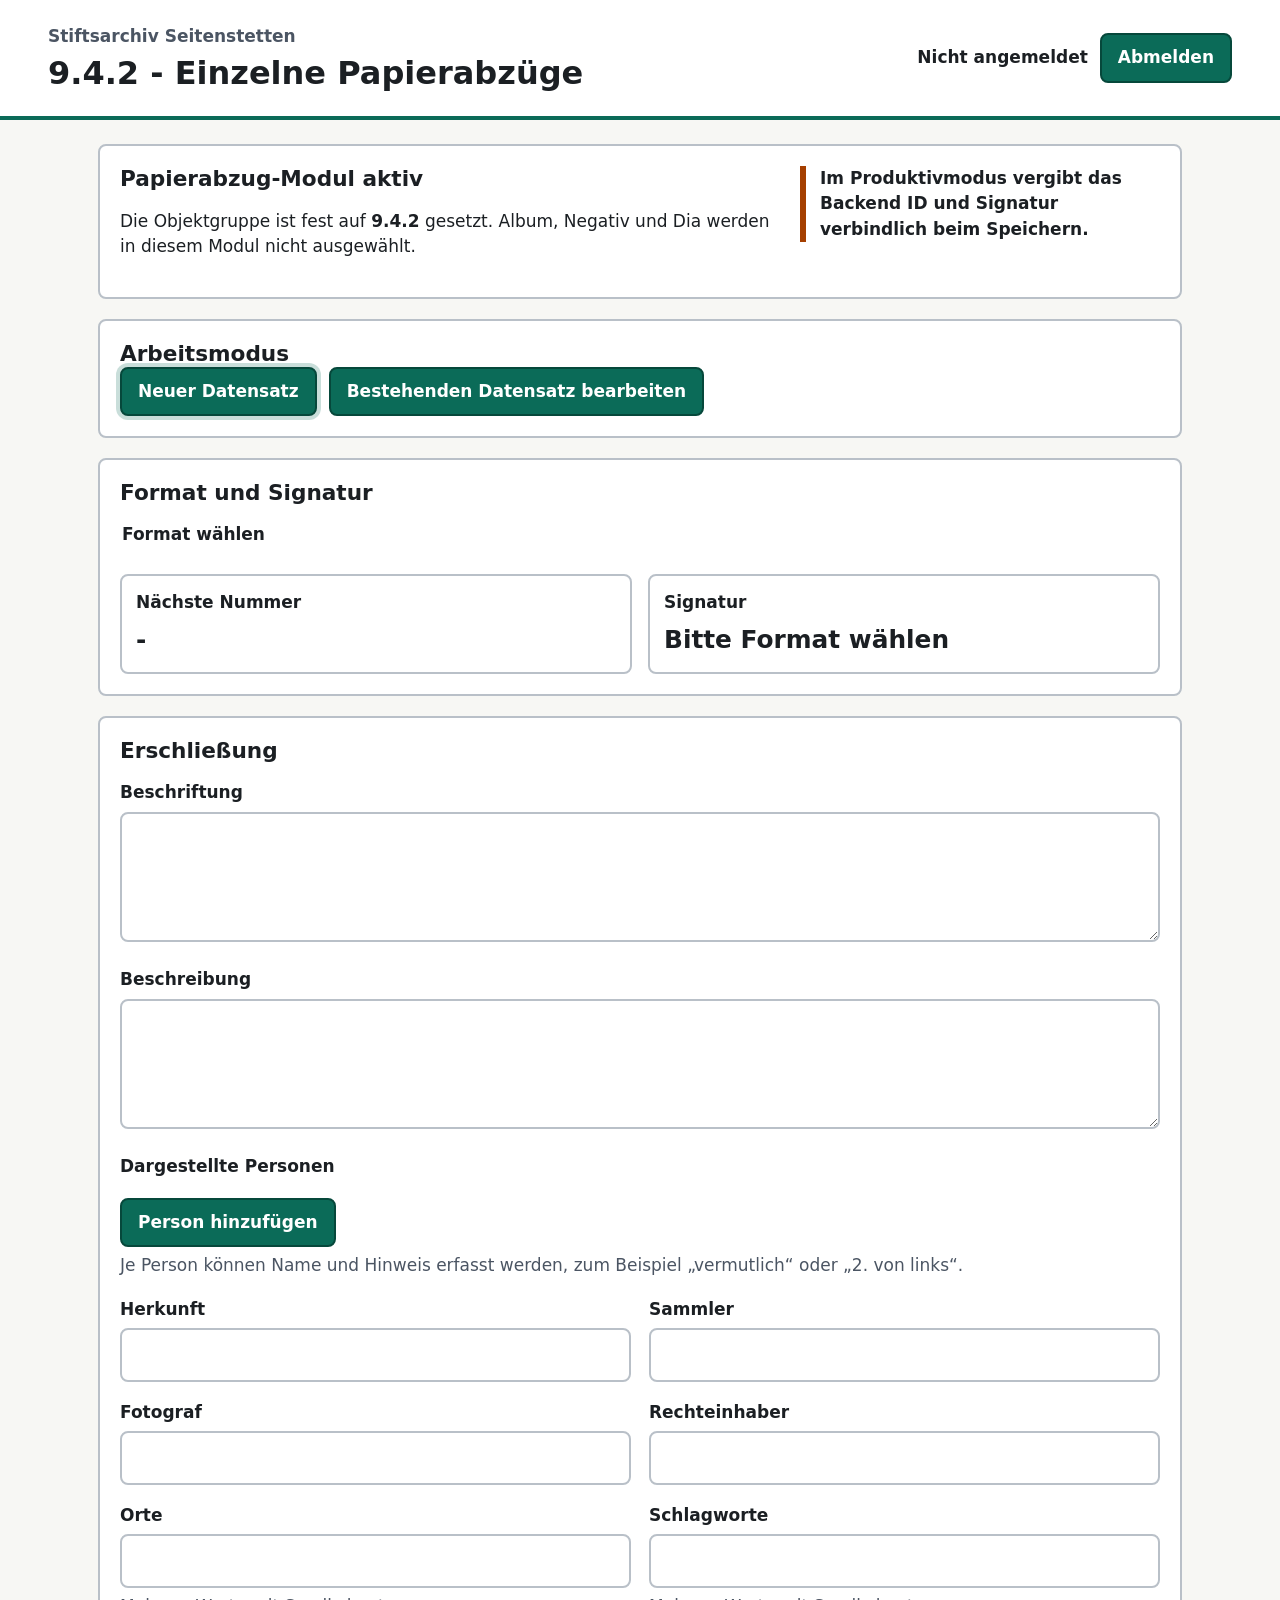
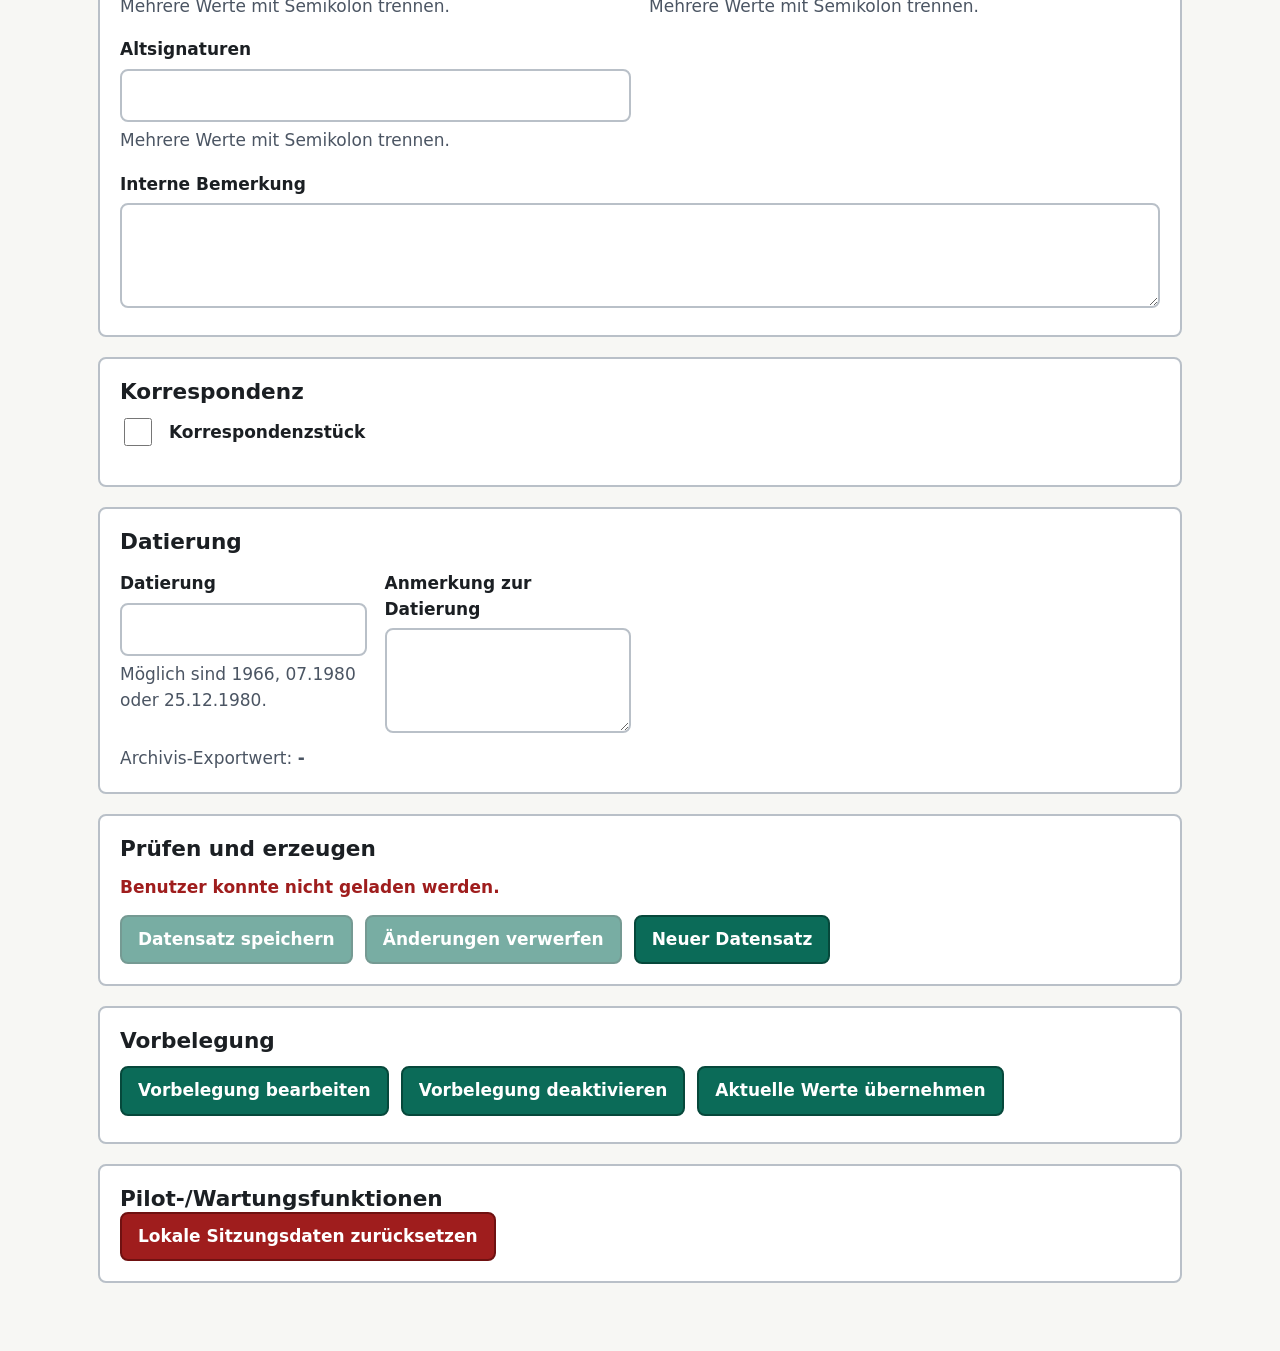
==== app/index.html @ 2db9c0fd "Repariere erneutes Speichern im Foto-Piloten" ====
<!doctype html>
<html lang="de">
  <head>
    <meta charset="utf-8">
    <meta name="viewport" content="width=device-width, initial-scale=1">
    <title>Fotoerschließung 9.4.2</title>
    <link rel="stylesheet" href="style.css">
  </head>
  <body>
    <header class="app-header">
      <div>
        <p class="eyebrow">Stiftsarchiv Seitenstetten</p>
        <h1>9.4.2 - Einzelne Papierabzüge</h1>
      </div>
      <div class="auth-user" aria-live="polite">
        <span id="current-user">Nicht angemeldet</span>
        <button type="button" id="logout">Abmelden</button>
      </div>
      <div class="profile-switch" aria-label="UI-Profil" hidden>
        <button type="button" class="profile-button active" data-profile="standard">Standard</button>
        <button type="button" class="profile-button" data-profile="barrierearm">Barrierearm</button>
        <button type="button" class="profile-button" data-profile="redaktion">Redaktion</button>
      </div>
    </header>

    <main>
      <section class="status-band" aria-labelledby="module-heading">
        <div>
          <h2 id="module-heading">Papierabzug-Modul aktiv</h2>
          <p>Die Objektgruppe ist fest auf <strong>9.4.2</strong> gesetzt. Album, Negativ und Dia werden in diesem Modul nicht ausgewählt.</p>
        </div>
        <div class="warning-note">
          Im Produktivmodus vergibt das Backend ID und Signatur verbindlich beim Speichern.
        </div>
      </section>

      <form id="record-form" novalidate>
        <section class="form-section" aria-labelledby="mode-heading">
          <h2 id="mode-heading">Arbeitsmodus</h2>
          <div class="button-row mode-row">
            <button type="button" id="mode-new" class="active">Neuer Datensatz</button>
            <button type="button" id="mode-edit">Bestehenden Datensatz bearbeiten</button>
          </div>
          <div id="record-browser" class="record-browser" hidden>
            <div class="field">
              <label for="record-search">Suche nach Signatur oder technischer ID</label>
              <input id="record-search" type="search">
            </div>
            <div id="record-list" class="record-list" aria-live="polite"></div>
          </div>
        </section>

        <section class="form-section" aria-labelledby="signature-heading">
          <h2 id="signature-heading">Format und Signatur</h2>
          <nav id="record-nav-top" class="record-navigation" aria-label="Datensatznavigation oben" hidden>
            <button type="button" class="record-nav-button" data-direction="previous" disabled>← Vorheriger Datensatz</button>
            <button type="button" class="record-nav-button" data-direction="next" disabled>Nächster Datensatz →</button>
          </nav>
          <fieldset>
            <legend>Format wählen</legend>
            <div id="format-options" class="format-grid" role="radiogroup" aria-label="Format"></div>
          </fieldset>
          <div class="signature-output" aria-live="polite">
            <div>
              <span class="label">Nächste Nummer</span>
              <strong id="number-output">-</strong>
            </div>
            <div>
              <span class="label">Signatur</span>
              <strong id="signature-output">Bitte Format wählen</strong>
            </div>
          </div>
        </section>

        <section class="form-section" aria-labelledby="metadata-heading">
          <h2 id="metadata-heading">Erschließung</h2>
          <div class="field-grid">
            <div class="field wide" data-field-wrapper="beschriftung">
              <label for="beschriftung">Beschriftung</label>
              <textarea id="beschriftung" name="beschriftung" rows="4"></textarea>
            </div>
            <div class="field" data-field-wrapper="titel" hidden>
              <label for="titel">Titel</label>
              <input id="titel" name="titel" type="text">
            </div>
            <div class="field wide" data-field-wrapper="beschreibung">
              <label for="beschreibung">Beschreibung</label>
              <textarea id="beschreibung" name="beschreibung" rows="4"></textarea>
            </div>
            <div class="field wide" data-field-wrapper="dargestellte_personen">
              <label for="personen">Dargestellte Personen</label>
              <div id="personen-list" class="person-list"></div>
              <button type="button" id="add-person">Person hinzufügen</button>
              <p id="personen-help" class="help-text">Je Person können Name und Hinweis erfasst werden, zum Beispiel „vermutlich“ oder „2. von links“.</p>
            </div>
            <div class="field">
              <label for="herkunft">Herkunft</label>
              <input id="herkunft" name="herkunft" type="text">
            </div>
            <div class="field">
              <label for="sammler">Sammler</label>
              <input id="sammler" name="sammler" type="text">
            </div>
            <div class="field">
              <label for="fotograf">Fotograf</label>
              <input id="fotograf" name="fotograf" type="text">
            </div>
            <div class="field">
              <label for="rechteinhaber">Rechteinhaber</label>
              <input id="rechteinhaber" name="rechteinhaber" type="text">
            </div>
            <div class="field">
              <label for="orte">Orte</label>
              <input id="orte" name="orte" type="text" aria-describedby="orte-help">
              <p id="orte-help" class="help-text">Mehrere Werte mit Semikolon trennen.</p>
            </div>
            <div class="field">
              <label for="schlagworte">Schlagworte</label>
              <input id="schlagworte" name="schlagworte" type="text" aria-describedby="schlagworte-help">
              <p id="schlagworte-help" class="help-text">Mehrere Werte mit Semikolon trennen.</p>
            </div>
            <div class="field">
              <label for="altsignaturen">Altsignaturen</label>
              <input id="altsignaturen" name="altsignaturen" type="text" aria-describedby="altsignaturen-help">
              <p id="altsignaturen-help" class="help-text">Mehrere Werte mit Semikolon trennen.</p>
            </div>
            <div class="field wide">
              <label for="interne-bemerkung">Interne Bemerkung</label>
              <textarea id="interne-bemerkung" name="interne-bemerkung" rows="3"></textarea>
            </div>
          </div>
        </section>

        <section class="form-section" aria-labelledby="correspondence-heading">
          <h2 id="correspondence-heading">Korrespondenz</h2>
          <label class="checkbox-field" for="korrespondenzstueck">
            <input id="korrespondenzstueck" name="korrespondenzstueck" type="checkbox">
            <span>Korrespondenzstück</span>
          </label>
        </section>

        <section class="form-section" aria-labelledby="date-heading">
          <h2 id="date-heading">Datierung</h2>
          <div class="date-grid">
            <div class="field" data-field-wrapper="datierung">
              <label for="datierung-einfach">Datierung</label>
              <input id="datierung-einfach" name="datierung-einfach" type="text" inputmode="numeric" aria-describedby="datierung-help">
              <p id="datierung-help" class="help-text">Möglich sind 1966, 07.1980 oder 25.12.1980.</p>
            </div>
            <div class="field" data-field-wrapper="datierung">
              <label for="datierung-anmerkung">Anmerkung zur Datierung</label>
              <textarea id="datierung-anmerkung" name="datierung-anmerkung" rows="3"></textarea>
            </div>
            <div class="field technical-date-field" data-field-wrapper="datierung" hidden>
              <label for="original-datum">Originaldatum aus Altdaten</label>
              <input id="original-datum" name="original-datum" type="text">
            </div>
          </div>
          <p class="help-text">Archivis-Exportwert: <strong id="archivis-date">-</strong></p>
        </section>

        <section class="form-section" aria-labelledby="actions-heading">
          <h2 id="actions-heading">Prüfen und erzeugen</h2>
          <div id="errors" class="errors" aria-live="assertive"></div>
          <nav id="record-nav-bottom" class="record-navigation" aria-label="Datensatznavigation unten" hidden>
            <button type="button" class="record-nav-button" data-direction="previous" disabled>← Vorheriger Datensatz</button>
            <button type="button" class="record-nav-button" data-direction="next" disabled>Nächster Datensatz →</button>
          </nav>
          <div class="button-row">
            <button type="button" id="finalize" disabled>Datensatz speichern</button>
            <button type="button" id="discard-changes" disabled>Änderungen verwerfen</button>
            <button type="button" id="new-record">Neuer Datensatz</button>
          </div>
        </section>

        <section class="form-section technical-panel" aria-labelledby="technical-heading" hidden>
          <h2 id="technical-heading">Technische Vorschau</h2>
          <div class="button-row">
            <button type="button" id="generate">Vorschau erzeugen</button>
            <button type="button" id="download" disabled>Markdown herunterladen</button>
          </div>
          <div class="preview-grid">
            <div class="field">
              <label for="preview">YAML/Markdown-Vorschau</label>
              <textarea id="preview" rows="20" readonly></textarea>
            </div>
          </div>
        </section>

        <section class="form-section" aria-labelledby="preset-heading">
          <div class="section-title-row">
            <h2 id="preset-heading">Vorbelegung</h2>
            <div class="button-row">
              <button type="button" id="edit-preset">Vorbelegung bearbeiten</button>
              <button type="button" id="disable-preset">Vorbelegung deaktivieren</button>
              <button type="button" id="adopt-preset">Aktuelle Werte übernehmen</button>
            </div>
          </div>
          <p id="preset-status" class="help-text" aria-live="polite"></p>
          <div id="preset-editor" class="preset-editor" hidden>
            <p class="help-text">Wähle aus, welche aktuellen fachlichen Felder künftig automatisch vorbelegt werden.</p>
            <div id="preset-field-list" class="preset-field-list"></div>
            <button type="button" id="save-preset">Vorbelegung speichern</button>
          </div>
        </section>

        <section class="form-section maintenance-panel" aria-labelledby="maintenance-heading">
          <h2 id="maintenance-heading">Pilot-/Wartungsfunktionen</h2>
          <button type="button" id="reset-session" class="danger-button">Lokale Sitzungsdaten zurücksetzen</button>
        </section>
      </form>
    </main>

    <script src="app.js"></script>
  </body>
</html>
---- app/style.css ----
:root {
  color-scheme: light;
  --bg: #f7f7f4;
  --text: #1b1f23;
  --muted: #4b5563;
  --line: #b9c0c8;
  --panel: #ffffff;
  --accent: #0b6b58;
  --accent-strong: #06483b;
  --focus: #a53f00;
  --error: #9f1d1d;
  --button-text: #ffffff;
  font-family: system-ui, -apple-system, BlinkMacSystemFont, "Segoe UI", sans-serif;
}

* {
  box-sizing: border-box;
}

body {
  margin: 0;
  background: var(--bg);
  color: var(--text);
  font-size: 17px;
  line-height: 1.5;
}

body.barrierearm {
  --bg: #ffffff;
  --text: #000000;
  --muted: #111111;
  --line: #000000;
  --panel: #ffffff;
  --accent: #003f91;
  --accent-strong: #002b63;
  --focus: #d14900;
  font-size: 26px;
  line-height: 1.75;
}

.app-header {
  display: flex;
  justify-content: space-between;
  gap: 24px;
  align-items: center;
  padding: 24px clamp(16px, 4vw, 48px);
  border-bottom: 4px solid var(--accent);
  background: var(--panel);
}

.auth-user {
  display: flex;
  gap: 12px;
  align-items: center;
  margin-left: auto;
  font-weight: 800;
}

.auth-user button,
.auth-user .button-like {
  min-height: 44px;
  padding: 10px 16px;
}

.mode-row .active {
  box-shadow: 0 0 0 4px rgba(11, 107, 88, 0.22);
}

.record-browser {
  margin-top: 18px;
}

.record-list {
  display: grid;
  gap: 10px;
  margin-top: 14px;
}

.record-list-item {
  display: flex;
  gap: 12px;
  align-items: center;
  justify-content: space-between;
  border: 2px solid var(--line);
  border-radius: 8px;
  padding: 10px;
  background: #ffffff;
}

.record-list button,
.button-like {
  justify-content: flex-start;
  text-align: left;
  background: #ffffff;
  color: var(--text);
  border-color: var(--line);
}

.button-like {
  display: inline-flex;
  align-items: center;
  min-height: 48px;
  border: 2px solid var(--accent-strong);
  border-radius: 8px;
  padding: 10px 16px;
  font-weight: 700;
  text-decoration: none;
}

.eyebrow {
  margin: 0 0 4px;
  color: var(--muted);
  font-weight: 700;
}

h1,
h2 {
  margin: 0;
  line-height: 1.2;
}

h1 {
  font-size: 2rem;
}

h2 {
  font-size: 1.35rem;
}

main {
  max-width: 1180px;
  margin: 0 auto;
  padding: 24px clamp(16px, 4vw, 48px) 48px;
}

.status-band,
.form-section {
  background: var(--panel);
  border: 2px solid var(--line);
  border-radius: 8px;
  padding: 20px;
  margin-bottom: 20px;
}

.status-band {
  display: grid;
  grid-template-columns: minmax(0, 1fr) minmax(220px, 360px);
  gap: 20px;
  align-items: start;
}

.warning-note {
  border-left: 6px solid var(--focus);
  padding-left: 14px;
  font-weight: 700;
}

.section-title-row,
.profile-switch,
.button-row,
.record-navigation {
  display: flex;
  gap: 12px;
  flex-wrap: wrap;
  align-items: center;
}

.record-navigation {
  margin: 16px 0;
}

.visually-hidden {
  position: absolute;
  width: 1px;
  height: 1px;
  padding: 0;
  margin: -1px;
  overflow: hidden;
  clip: rect(0, 0, 0, 0);
  white-space: nowrap;
  border: 0;
}

.section-title-row {
  justify-content: space-between;
}

button {
  min-height: 48px;
  border: 2px solid var(--accent-strong);
  border-radius: 8px;
  background: var(--accent);
  color: var(--button-text);
  padding: 10px 16px;
  font: inherit;
  font-weight: 700;
  cursor: pointer;
}

button:hover {
  background: var(--accent-strong);
}

button:disabled {
  cursor: not-allowed;
  opacity: 0.55;
}

.danger-button {
  background: #9f1d1d;
  border-color: #6f1111;
}

.danger-button:hover {
  background: #6f1111;
}

button:focus-visible,
input:focus-visible,
textarea:focus-visible {
  outline: 5px solid var(--focus);
  outline-offset: 3px;
}

.profile-button {
  background: #ffffff;
  color: var(--accent-strong);
}

.profile-button.active {
  background: var(--accent);
  color: var(--button-text);
}

fieldset {
  border: 0;
  padding: 0;
  margin: 16px 0 0;
}

legend,
label,
.label {
  display: block;
  color: var(--text);
  font-weight: 800;
  margin-bottom: 6px;
}

.format-grid {
  display: grid;
  grid-template-columns: repeat(auto-fit, minmax(86px, 1fr));
  gap: 12px;
}

.format-option {
  margin: 0;
}

.format-option input {
  position: absolute;
  opacity: 0;
  width: 1px;
  height: 1px;
}

.format-option span {
  display: grid;
  place-items: center;
  min-height: 88px;
  border: 2px solid var(--accent-strong);
  border-radius: 8px;
  padding: 12px;
  font-size: 2.25rem;
  font-weight: 900;
  background: #ffffff;
  color: var(--accent-strong);
  cursor: pointer;
}

.format-option input:checked + span {
  background: var(--accent);
  color: var(--button-text);
  box-shadow: inset 0 0 0 4px #ffffff;
}

.format-option input:focus-visible + span {
  outline: 5px solid var(--focus);
  outline-offset: 3px;
}

.signature-output {
  display: grid;
  grid-template-columns: repeat(2, minmax(0, 1fr));
  gap: 16px;
  margin-top: 20px;
}

.signature-output > div {
  border: 2px solid var(--line);
  border-radius: 8px;
  padding: 14px;
}

.signature-output strong {
  display: block;
  font-size: 1.55rem;
}

.field-grid {
  display: grid;
  grid-template-columns: repeat(2, minmax(0, 1fr));
  gap: 18px;
  margin-top: 16px;
}

.date-grid {
  display: grid;
  grid-template-columns: repeat(4, minmax(0, 1fr));
  gap: 18px;
  margin-top: 16px;
}

.field.wide {
  grid-column: 1 / -1;
}

[hidden] {
  display: none !important;
}

input,
textarea {
  width: 100%;
  border: 2px solid var(--line);
  border-radius: 8px;
  padding: 12px;
  color: var(--text);
  background: #ffffff;
  font: inherit;
}

input[type="checkbox"] {
  width: 28px;
  height: 28px;
  padding: 0;
  accent-color: var(--accent);
  flex: 0 0 auto;
}

textarea {
  resize: vertical;
}

.help-text {
  margin: 6px 0 0;
  color: var(--muted);
}

.preset-editor {
  margin-top: 16px;
}

.person-list {
  display: grid;
  gap: 14px;
  margin-bottom: 12px;
}

.person-row {
  display: grid;
  grid-template-columns: minmax(0, 1fr) minmax(0, 1fr) auto;
  gap: 12px;
  align-items: end;
  padding: 14px;
  border: 2px solid var(--line);
  border-radius: 8px;
}

.person-row label {
  margin-bottom: 0;
}

.person-row input {
  margin-top: 6px;
}

.checkbox-field {
  display: flex;
  gap: 14px;
  align-items: center;
  width: fit-content;
  min-height: 52px;
  padding: 10px 0;
  font-weight: 800;
}

.checkbox-field span {
  line-height: 1.35;
}

.preset-field-list {
  display: grid;
  grid-template-columns: repeat(2, minmax(0, 1fr));
  gap: 10px 18px;
  margin: 16px 0;
}

.preset-choice {
  display: flex;
  gap: 12px;
  align-items: center;
  min-height: 44px;
  margin: 0;
  font-weight: 700;
}

.preset-choice input {
  width: 24px;
  height: 24px;
}

.errors {
  margin: 14px 0;
  color: var(--error);
  font-weight: 800;
}

.errors ul {
  margin: 0;
  padding-left: 24px;
}

.preview-grid {
  margin-top: 18px;
}

#preview {
  font-family: ui-monospace, SFMono-Regular, Menlo, Consolas, monospace;
  font-size: 0.95rem;
}

body.barrierearm button {
  min-height: 72px;
  border-width: 3px;
  font-size: 1.08em;
}

body.barrierearm input,
body.barrierearm textarea,
body.barrierearm .status-band,
body.barrierearm .form-section,
body.barrierearm .signature-output > div {
  border-width: 3px;
}

body.barrierearm input,
body.barrierearm textarea {
  padding: 18px;
  font-size: 1.08em;
  line-height: 1.65;
}

body.barrierearm input[type="checkbox"] {
  width: 40px;
  height: 40px;
  padding: 0;
}

body.barrierearm label,
body.barrierearm legend,
body.barrierearm .label {
  font-size: 1.12em;
  line-height: 1.45;
  margin-bottom: 10px;
}

body.barrierearm .help-text {
  font-size: 1em;
  line-height: 1.6;
}

body.barrierearm .field-grid,
body.barrierearm .date-grid,
body.barrierearm .person-list {
  gap: 28px;
}

body.barrierearm .checkbox-field {
  min-height: 76px;
  gap: 18px;
  font-size: 1.12em;
}

body.barrierearm .person-row {
  grid-template-columns: 1fr;
  gap: 20px;
  padding: 20px;
}

body.barrierearm .format-option span {
  min-height: 120px;
  font-size: 3rem;
  border-width: 3px;
}

@media (max-width: 820px) {
  .app-header,
  .status-band {
    grid-template-columns: 1fr;
    display: grid;
  }

  .field-grid,
  .date-grid,
  .signature-output,
  .person-row {
    grid-template-columns: 1fr;
  }

  .preset-field-list {
    grid-template-columns: 1fr;
  }
}
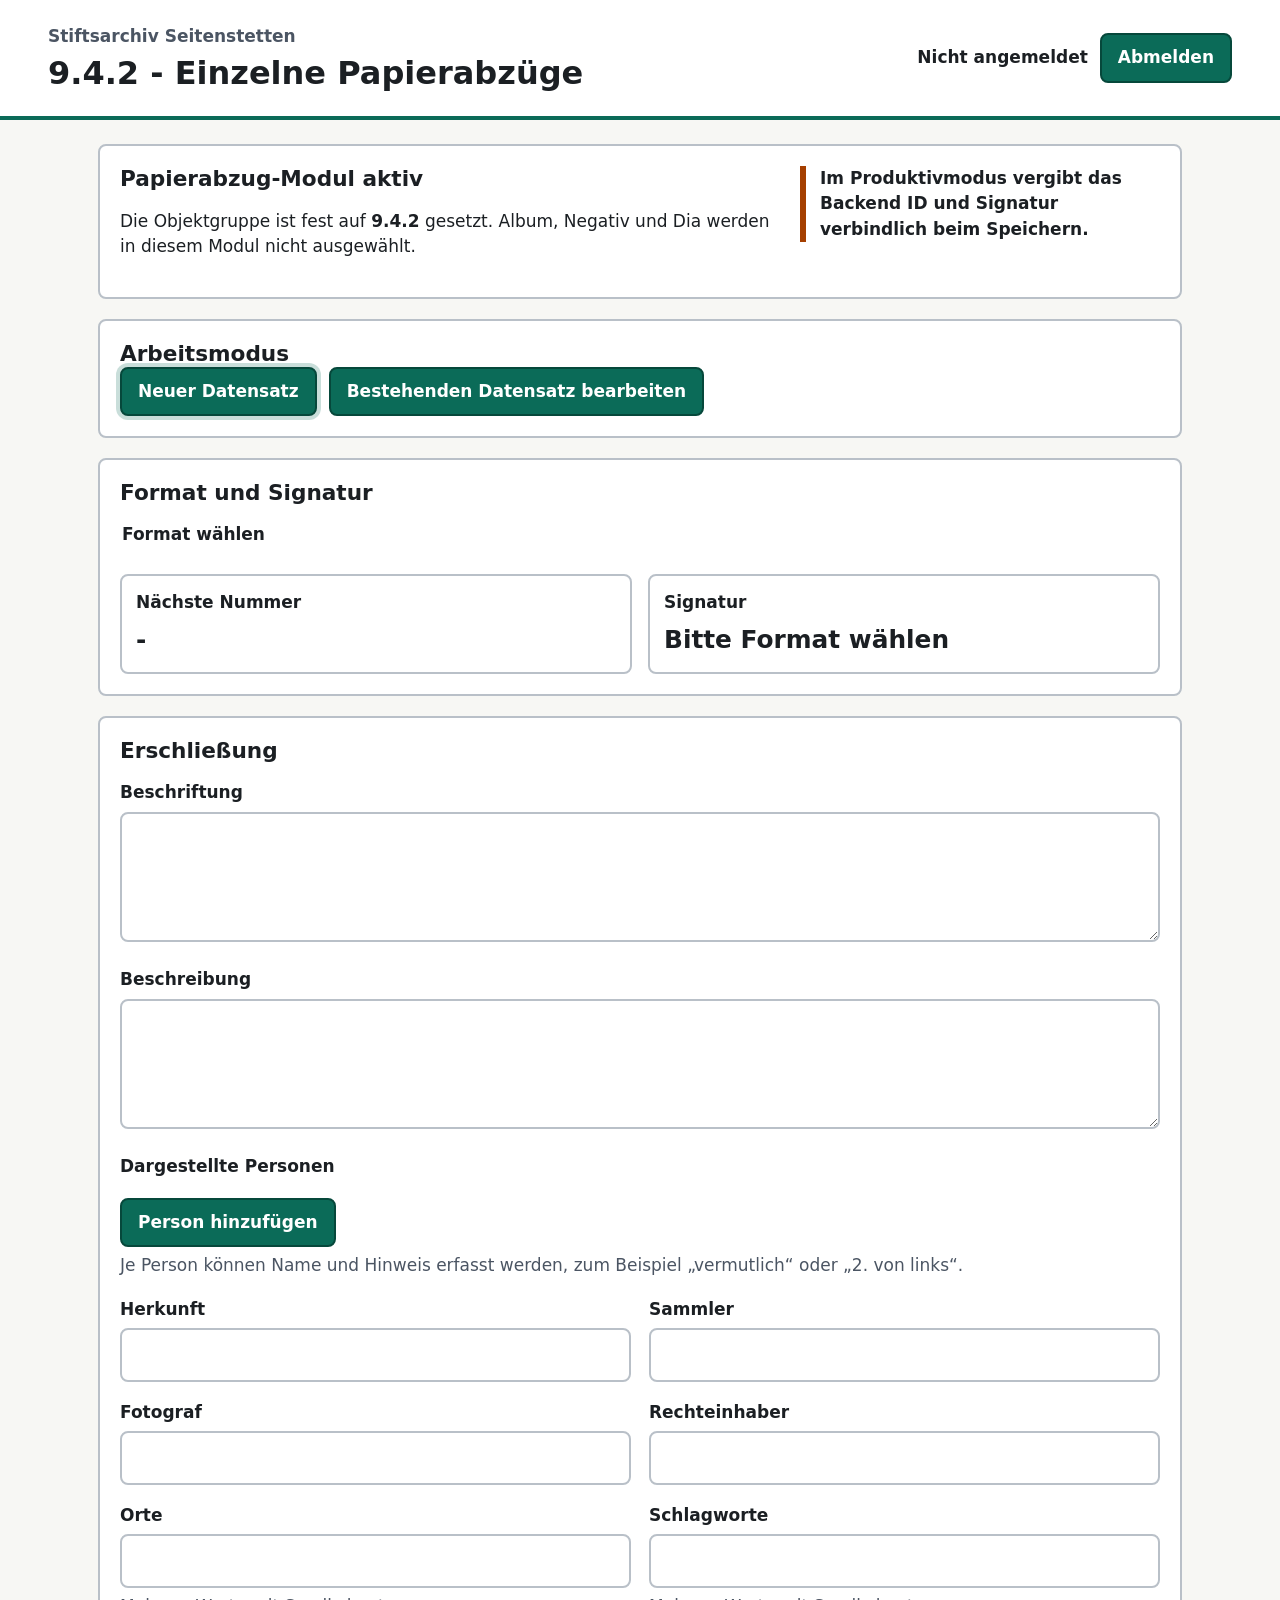
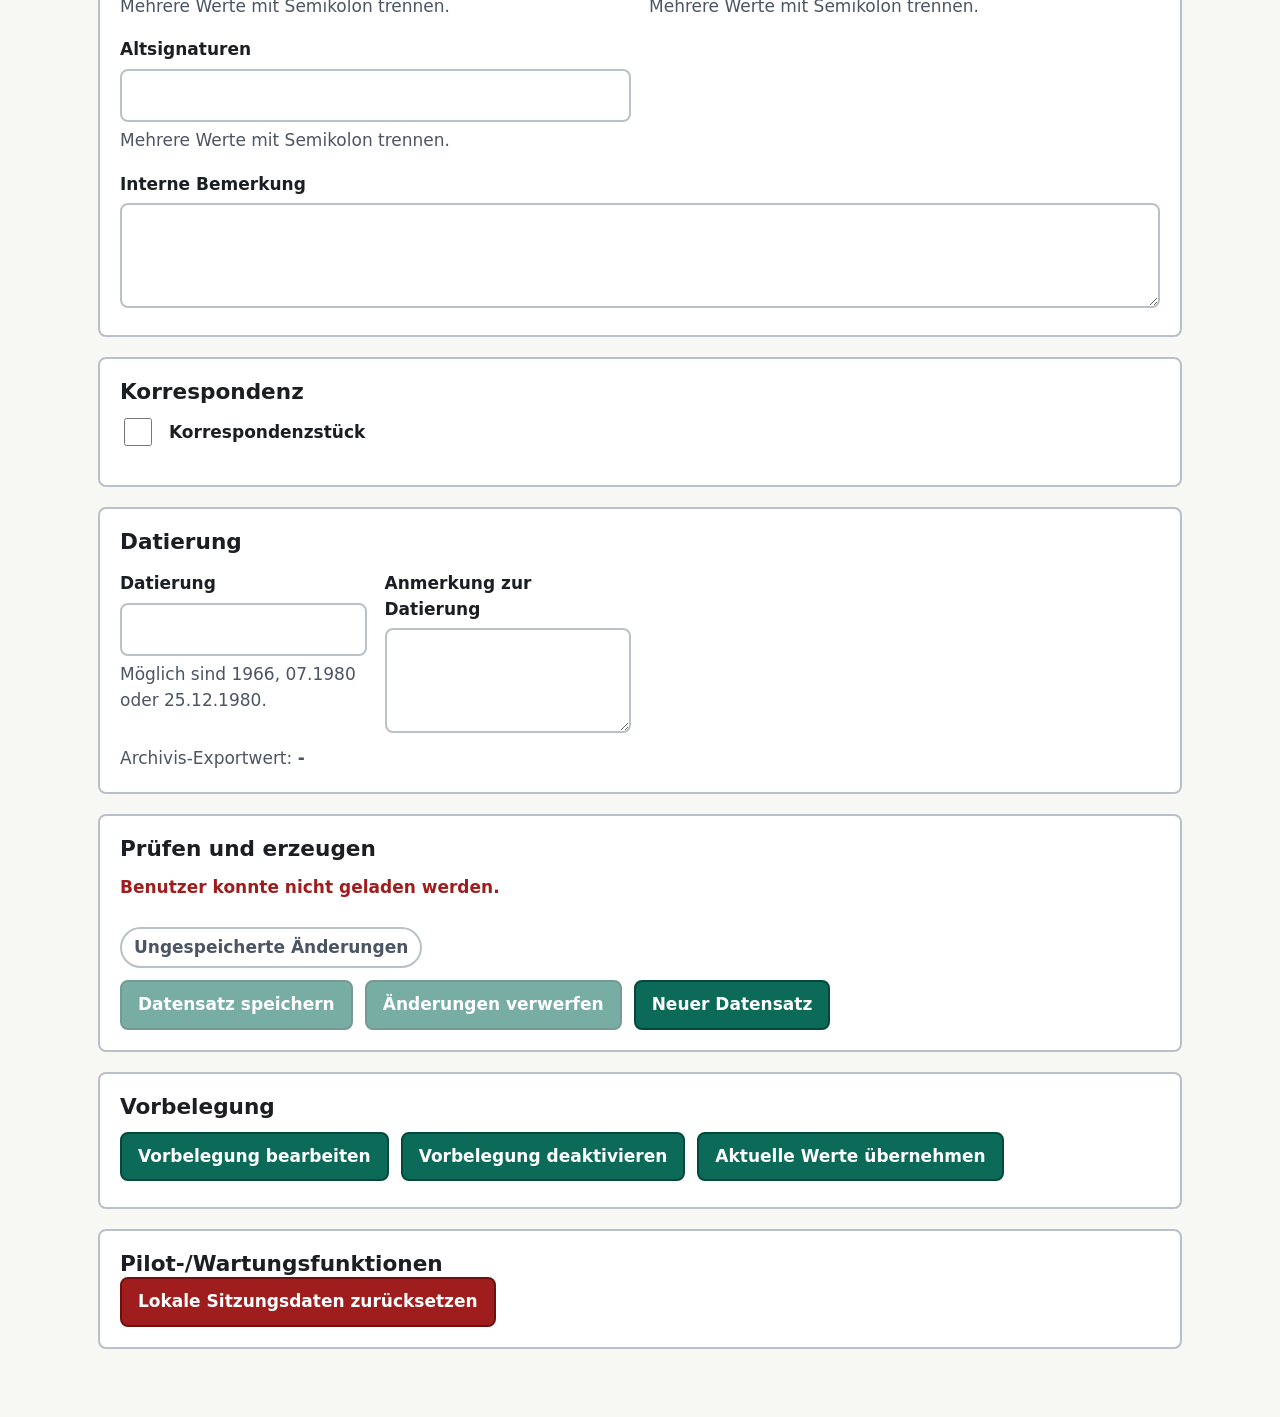
==== commit 5524f4f0: "Zeige eindeutige Speicherzustaende im Foto-Piloten" ====
--- a/app/index.html
+++ b/app/index.html
@@ -166,6 +166,7 @@
             <button type="button" class="record-nav-button" data-direction="previous" disabled>← Vorheriger Datensatz</button>
             <button type="button" class="record-nav-button" data-direction="next" disabled>Nächster Datensatz →</button>
           </nav>
+          <p id="save-status" class="save-status" data-state="dirty" role="status" aria-live="polite">Ungespeicherte Änderungen</p>
           <div class="button-row">
             <button type="button" id="finalize" disabled>Datensatz speichern</button>
             <button type="button" id="discard-changes" disabled>Änderungen verwerfen</button>
--- a/app/style.css
+++ b/app/style.css
@@ -56,8 +56,7 @@
   font-weight: 800;
 }
 
-.auth-user button,
-.auth-user .button-like {
+.auth-user button {
   min-height: 44px;
   padding: 10px 16px;
 }
@@ -167,6 +166,33 @@
 
 .record-navigation {
   margin: 16px 0;
+}
+
+.save-status {
+  display: inline-block;
+  margin: 12px 0;
+  border: 2px solid var(--line);
+  border-radius: 999px;
+  padding: 6px 12px;
+  color: var(--muted);
+  font-weight: 800;
+}
+
+.save-status[data-state="clean"] {
+  border-color: var(--accent);
+  color: var(--accent-strong);
+}
+
+.save-status[data-state="saving"],
+.save-status[data-state="queued"] {
+  border-color: var(--focus);
+  color: var(--focus);
+}
+
+.save-status[data-state$="error"],
+.save-status[data-state="conflict"] {
+  border-color: var(--error);
+  color: var(--error);
 }
 
 .visually-hidden {
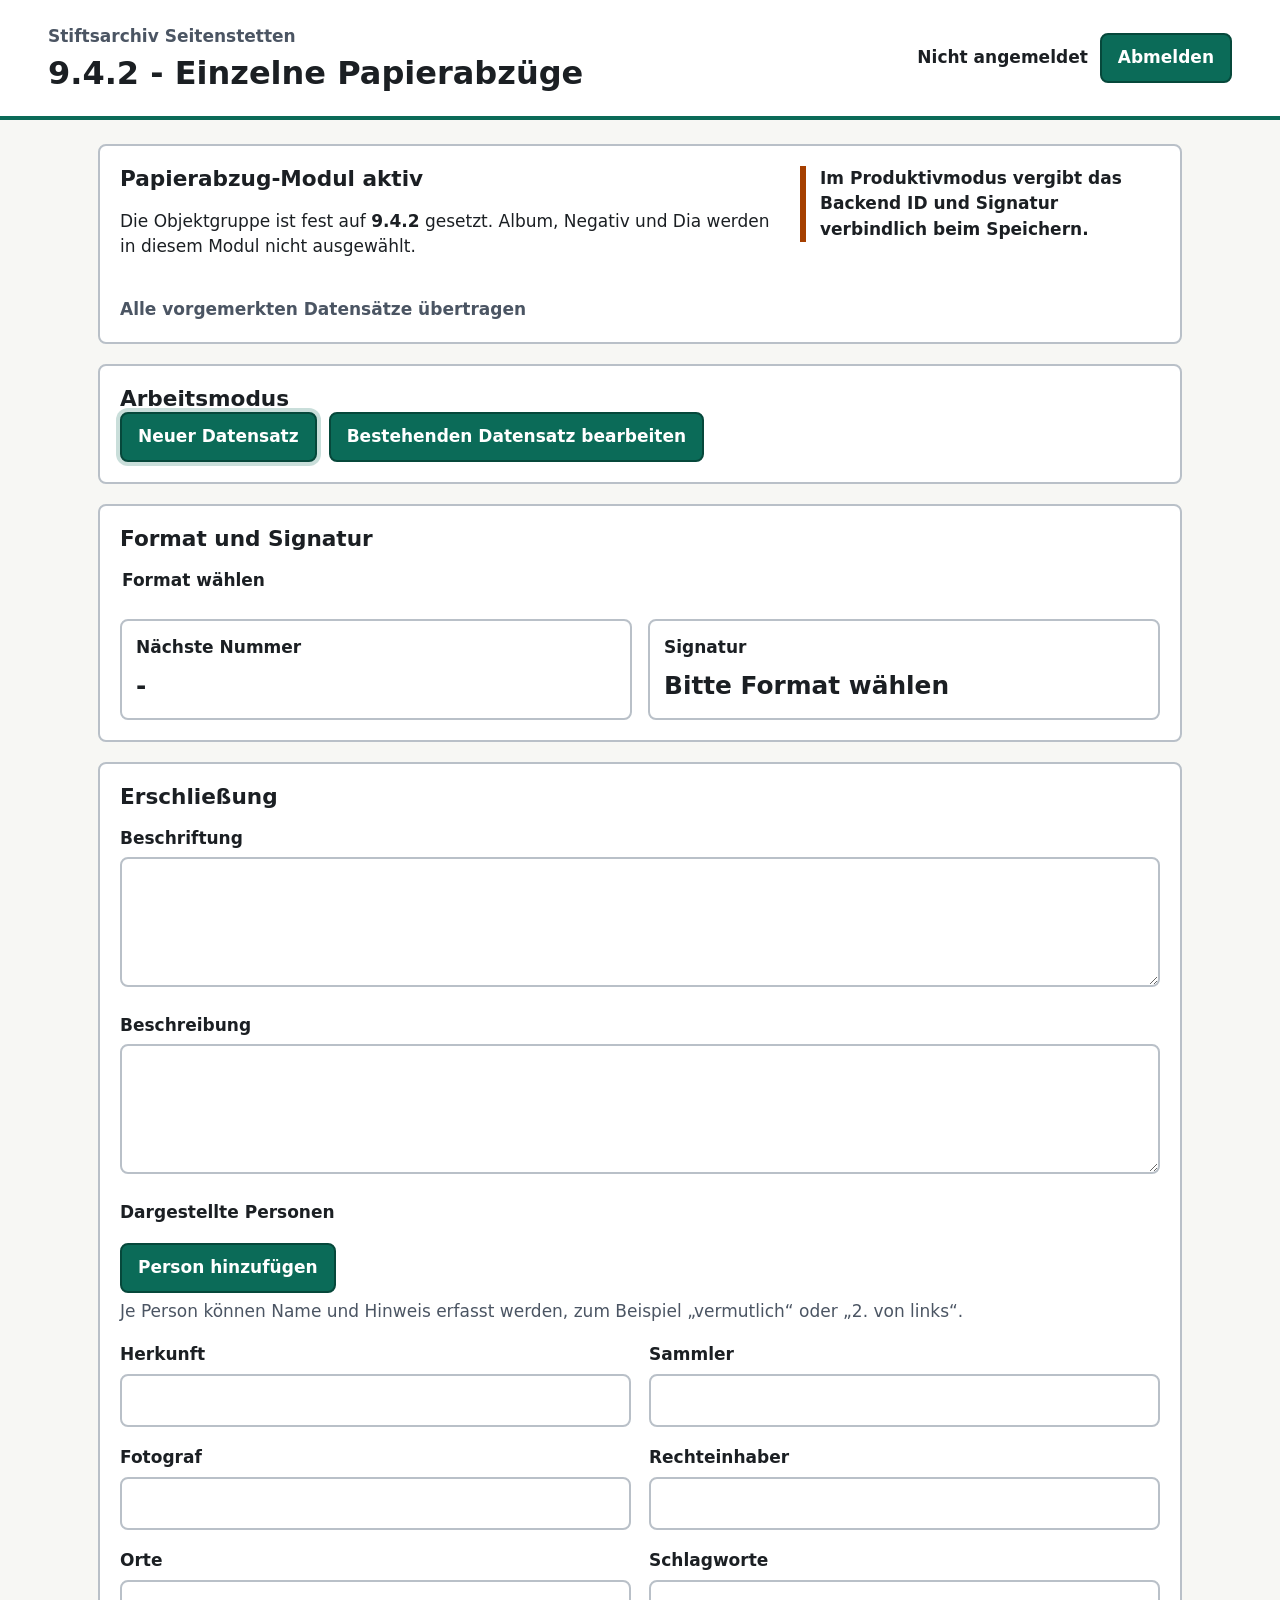
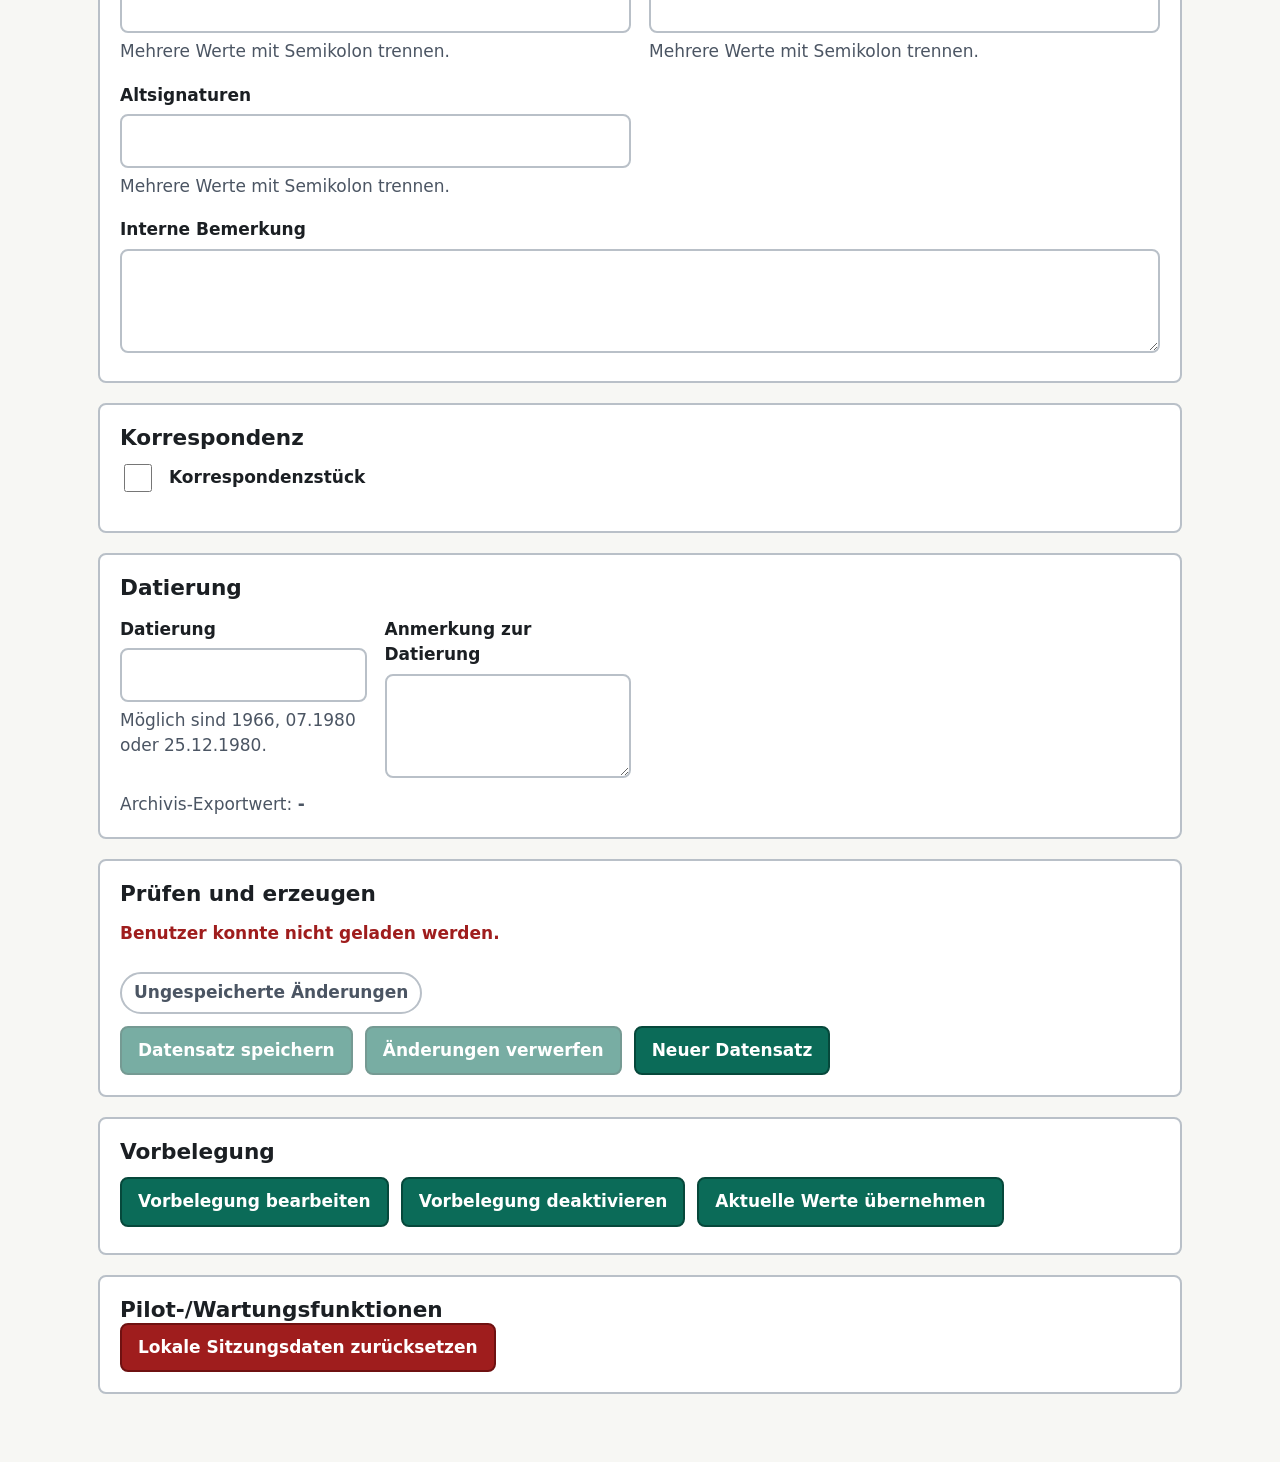
==== commit b42b5214: "Fuehre persistente Speicherwarteschlange fuer Fotos ein" ====
--- a/app/index.html
+++ b/app/index.html
@@ -32,6 +32,7 @@
         <div class="warning-note">
           Im Produktivmodus vergibt das Backend ID und Signatur verbindlich beim Speichern.
         </div>
+        <p id="queue-status" class="queue-status" aria-live="polite">Lokale Speicherwarteschlange wird geladen …</p>
       </section>
 
       <form id="record-form" novalidate>
@@ -212,6 +213,8 @@
       </form>
     </main>
 
+    <script src="generic/save-queue-store.js"></script>
+    <script src="generic/save-queue.js"></script>
     <script src="app.js"></script>
   </body>
 </html>
--- a/app/style.css
+++ b/app/style.css
@@ -184,9 +184,17 @@
 }
 
 .save-status[data-state="saving"],
+.save-status[data-state="reserving"],
 .save-status[data-state="queued"] {
   border-color: var(--focus);
   color: var(--focus);
+}
+
+.queue-status {
+  grid-column: 1 / -1;
+  margin: 0;
+  color: var(--muted);
+  font-weight: 700;
 }
 
 .save-status[data-state$="error"],
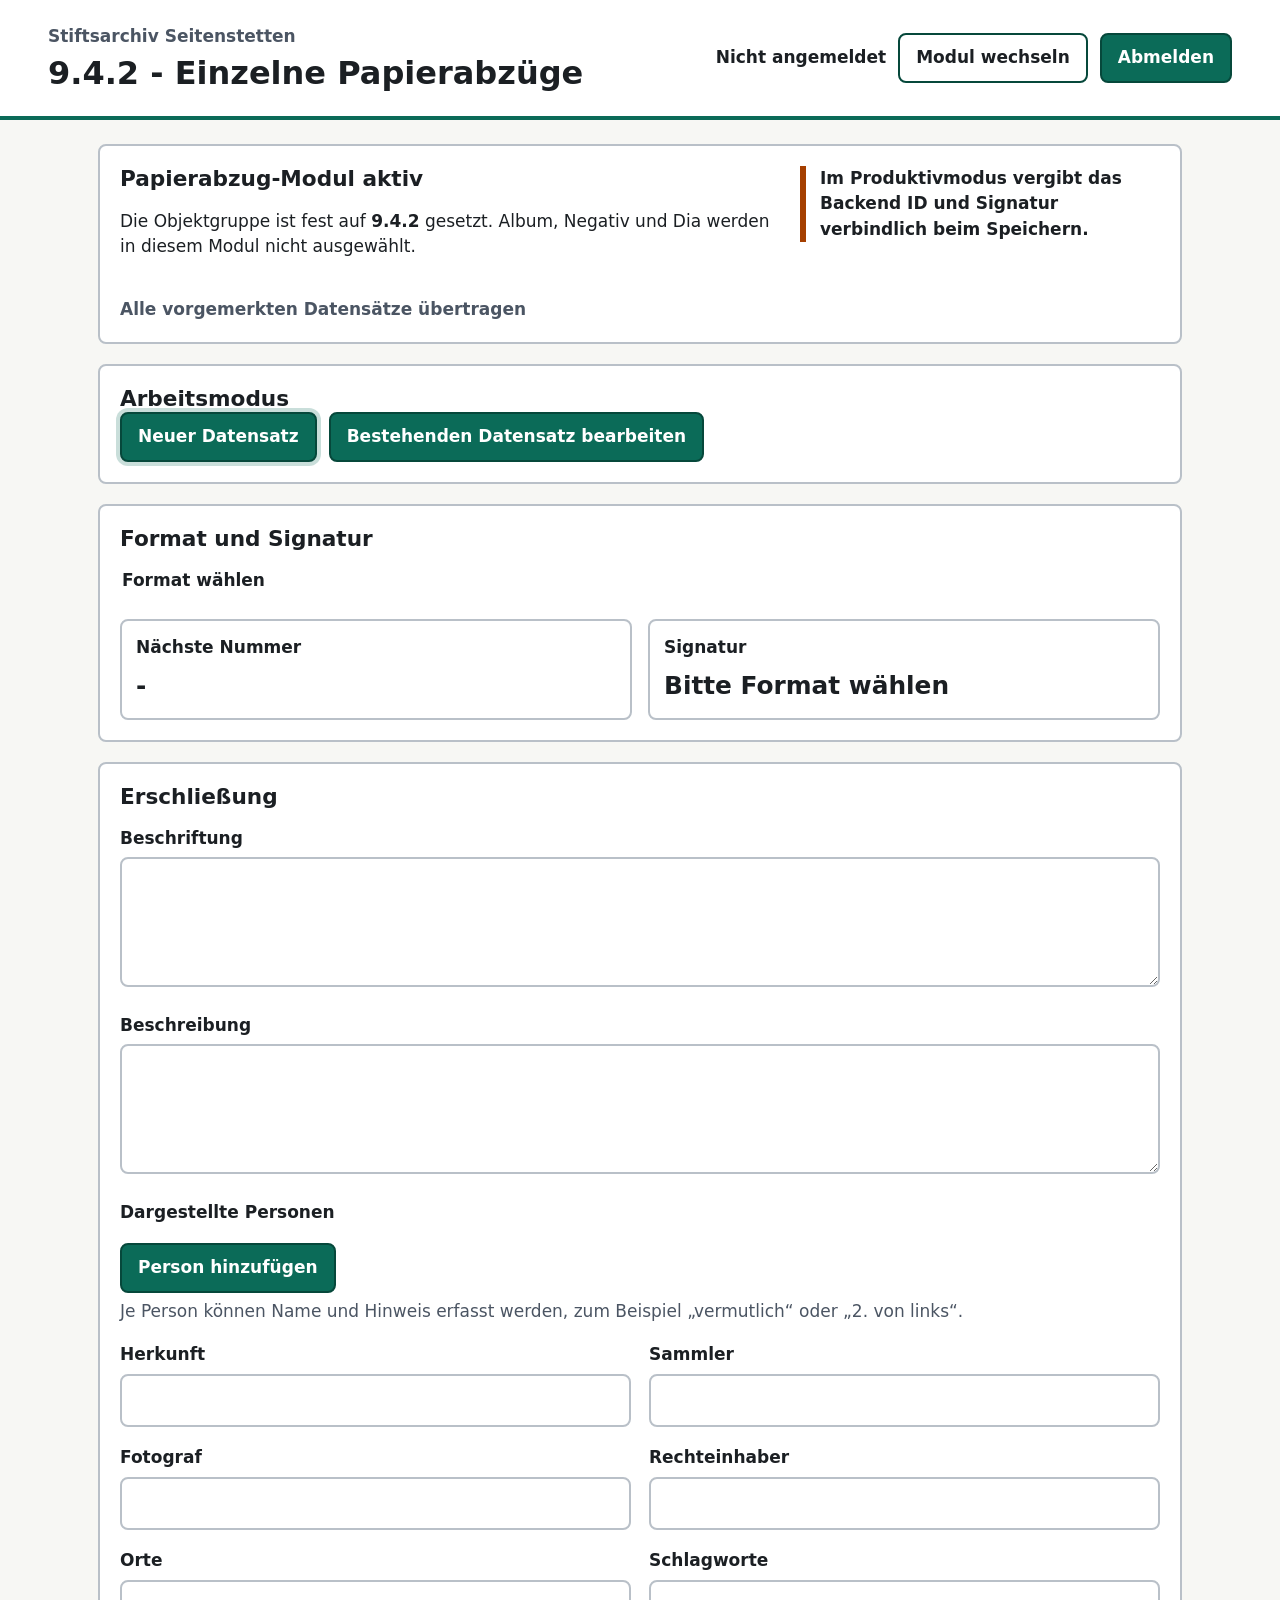
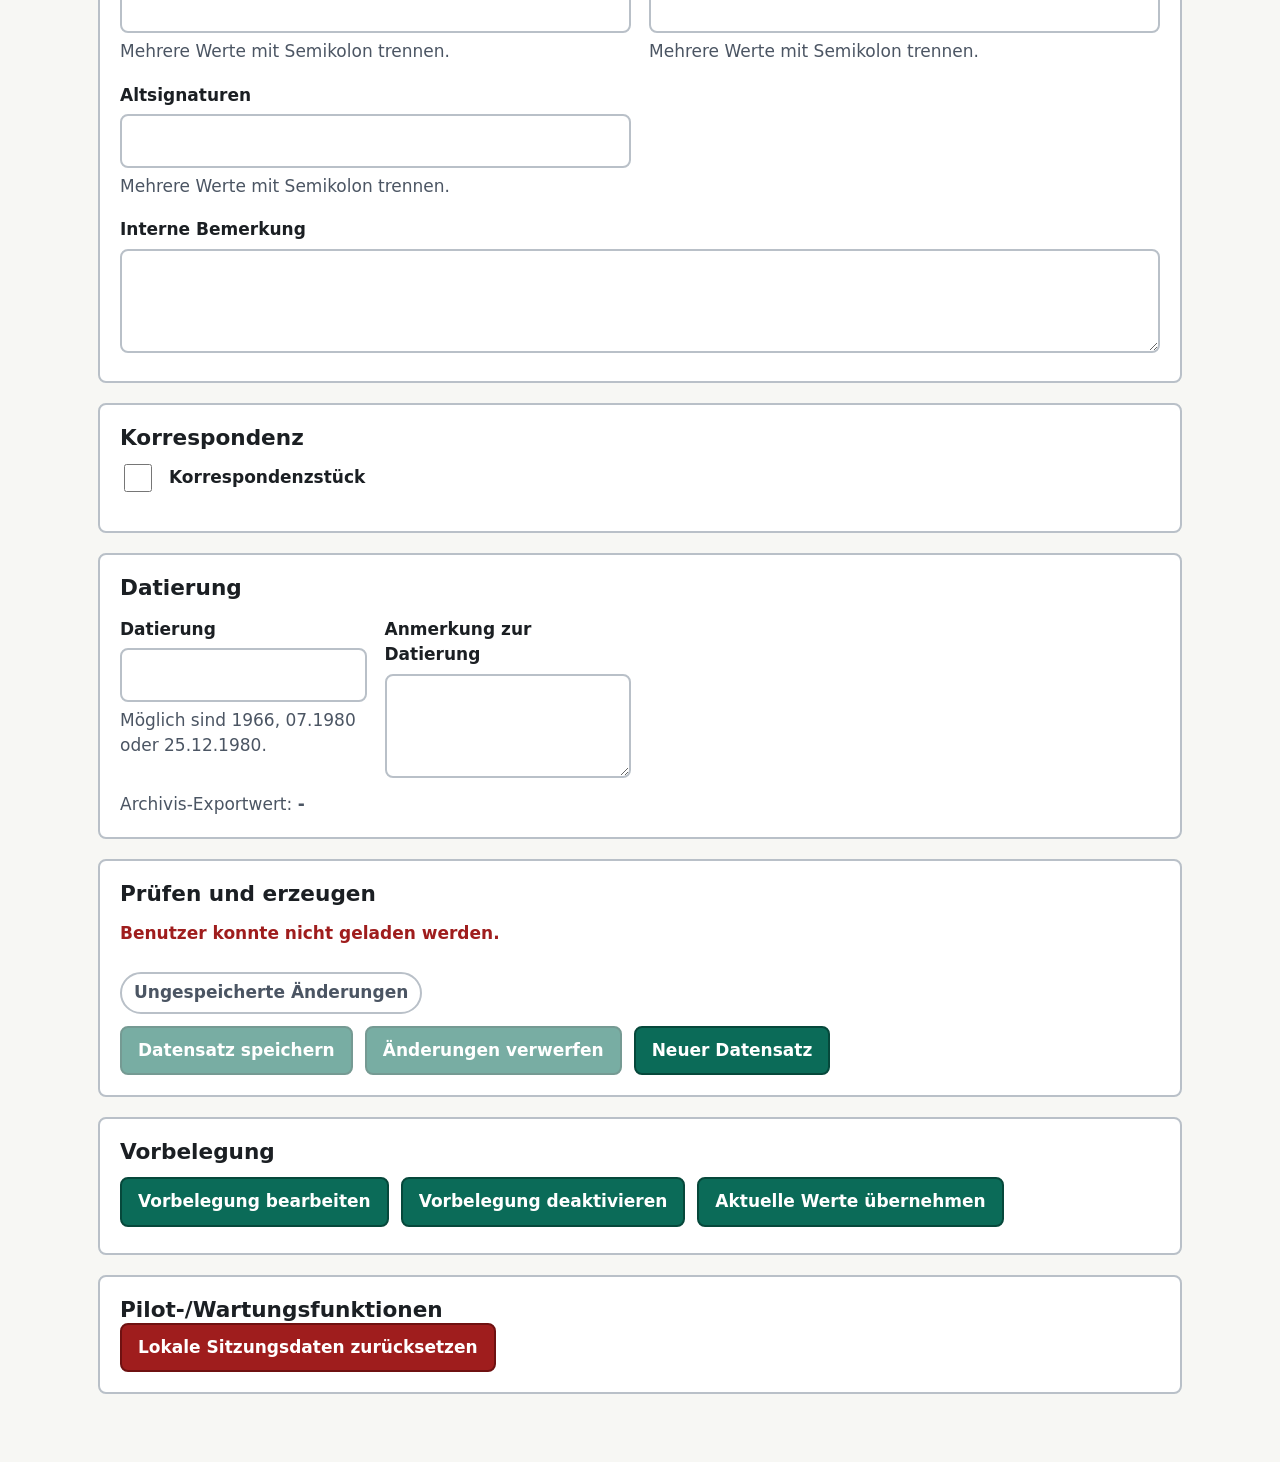
==== commit 6f236146: "Integriere main in generische Modularchitektur" ====
--- a/app/index.html
+++ b/app/index.html
@@ -14,6 +14,7 @@
       </div>
       <div class="auth-user" aria-live="polite">
         <span id="current-user">Nicht angemeldet</span>
+        <a class="button-like secondary" href="/arbeitsbereiche">Modul wechseln</a>
         <button type="button" id="logout">Abmelden</button>
       </div>
       <div class="profile-switch" aria-label="UI-Profil" hidden>
@@ -33,6 +34,11 @@
           Im Produktivmodus vergibt das Backend ID und Signatur verbindlich beim Speichern.
         </div>
         <p id="queue-status" class="queue-status" aria-live="polite">Lokale Speicherwarteschlange wird geladen …</p>
+        <div id="queue-recovery-actions" class="queue-recovery-actions" hidden>
+          <button type="button" id="retry-queue">Speicherung fortsetzen</button>
+          <button type="button" id="open-queued-snapshot">Lokalen Stand öffnen</button>
+          <button type="button" id="discard-queued-save" class="danger-button">Lokale Speicherung verwerfen</button>
+        </div>
       </section>
 
       <form id="record-form" novalidate>
--- a/app/style.css
+++ b/app/style.css
@@ -56,7 +56,8 @@
   font-weight: 800;
 }
 
-.auth-user button {
+.auth-user button,
+.auth-user .button-like {
   min-height: 44px;
   padding: 10px 16px;
 }
@@ -195,6 +196,21 @@
   margin: 0;
   color: var(--muted);
   font-weight: 700;
+}
+
+.queue-status[data-paused="true"] {
+  color: var(--error);
+}
+
+.queue-recovery-actions {
+  grid-column: 1 / -1;
+  display: flex;
+  gap: 12px;
+  flex-wrap: wrap;
+}
+
+.queue-recovery-actions[hidden] {
+  display: none;
 }
 
 .save-status[data-state$="error"],
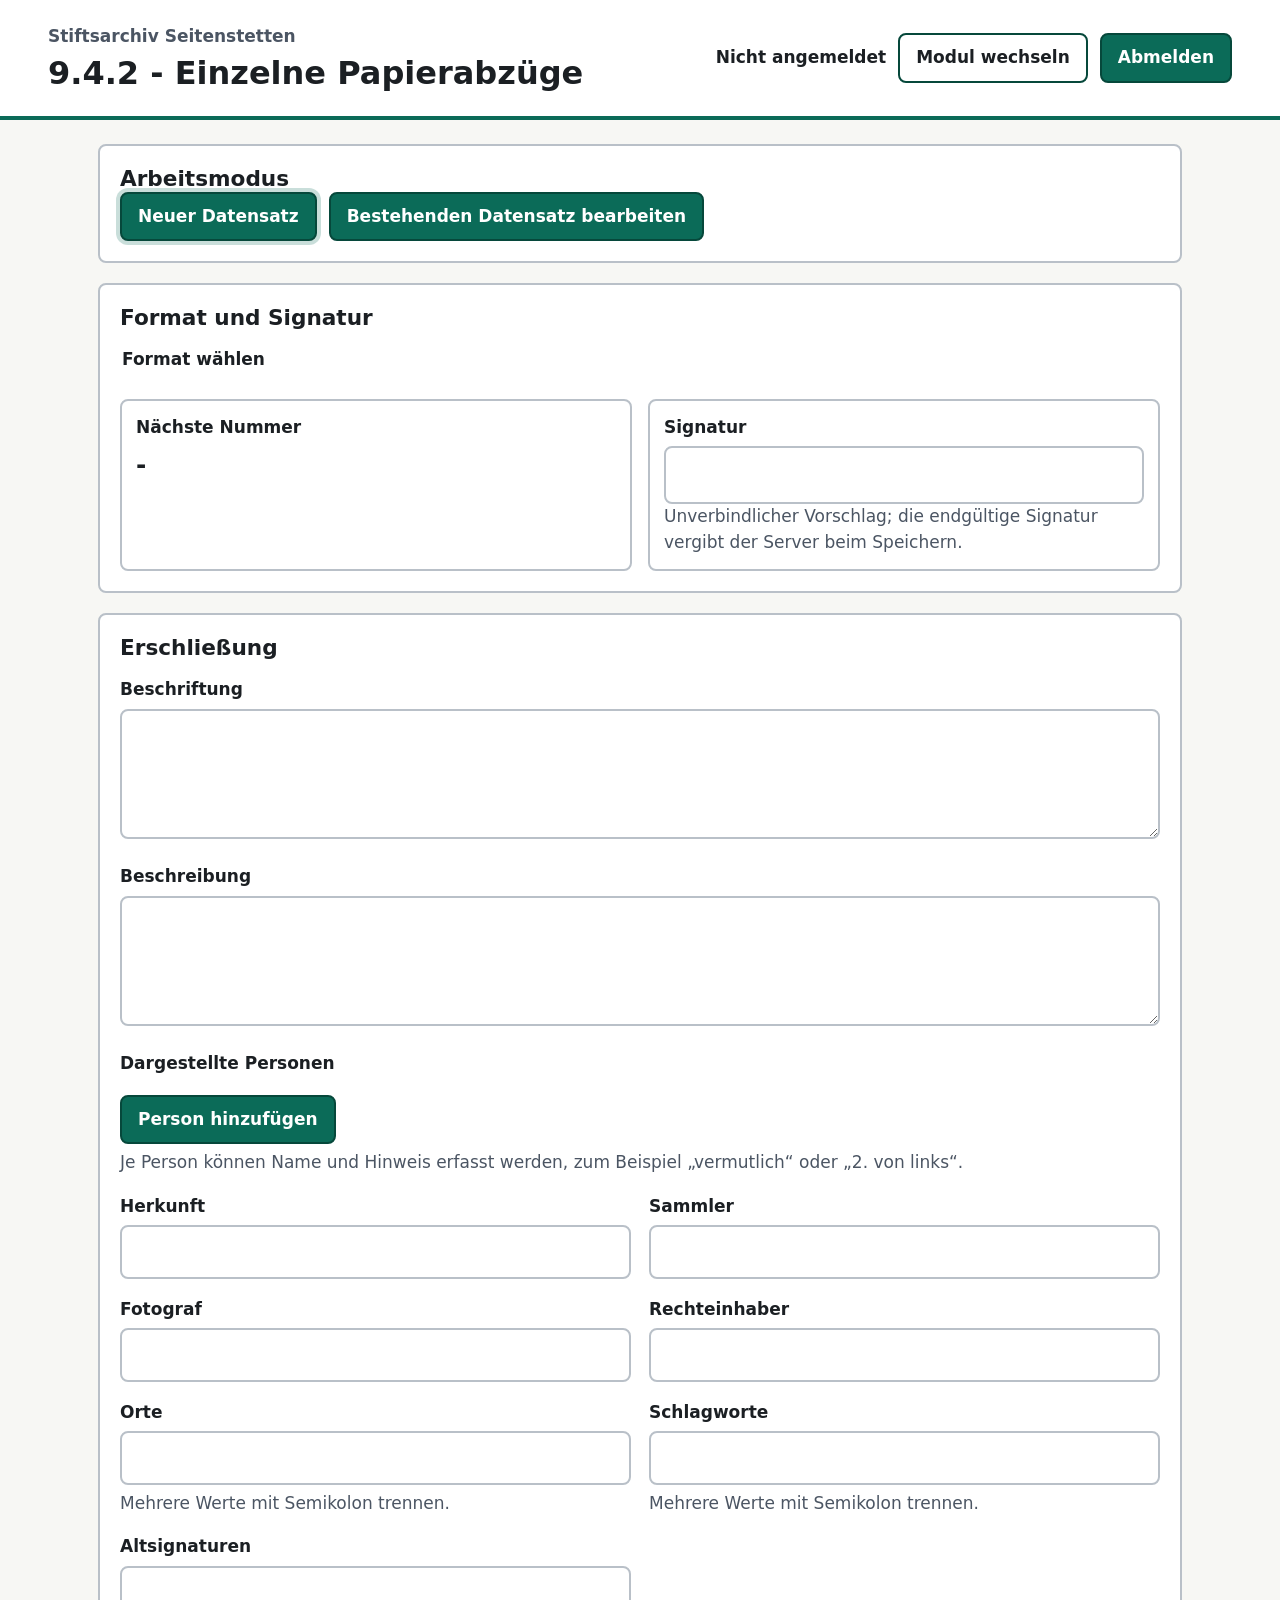
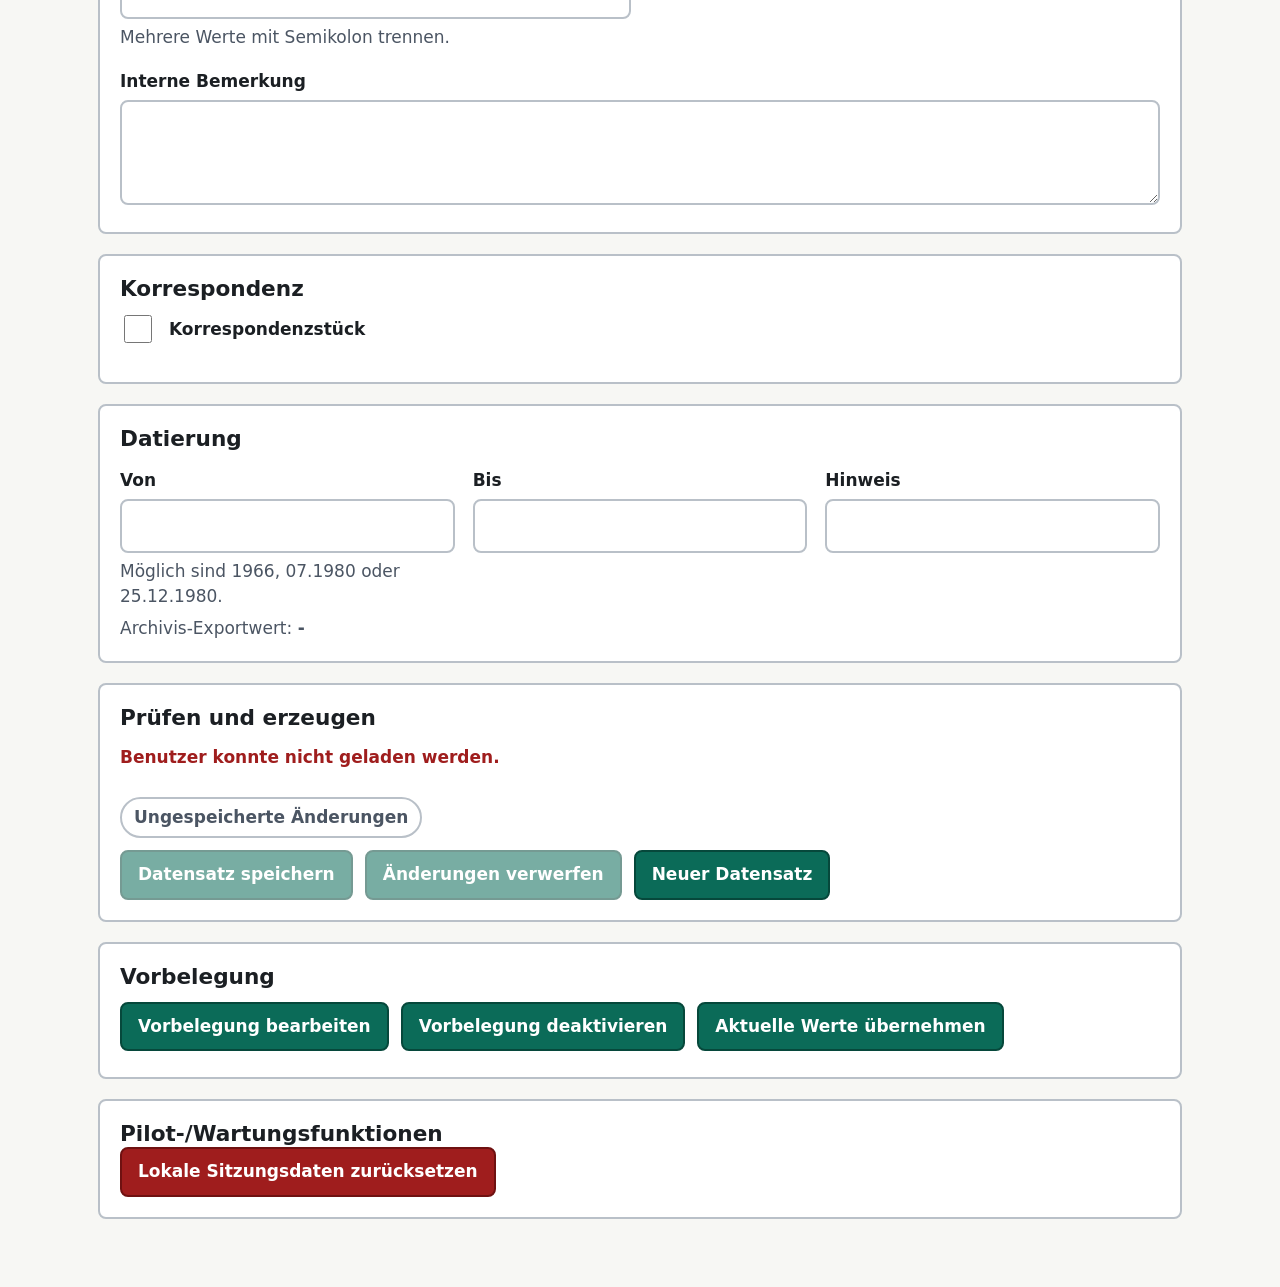
==== commit 3f7271f0: "Überarbeite Erfassungsformulare für Autographen und Foto" ====
--- a/app/index.html
+++ b/app/index.html
@@ -25,7 +25,7 @@
     </header>
 
     <main>
-      <section class="status-band" aria-labelledby="module-heading">
+      <section id="legacy-status-panel" class="status-band" data-recovery="false" aria-labelledby="module-heading">
         <div>
           <h2 id="module-heading">Papierabzug-Modul aktiv</h2>
           <p>Die Objektgruppe ist fest auf <strong>9.4.2</strong> gesetzt. Album, Negativ und Dia werden in diesem Modul nicht ausgewählt.</p>
@@ -74,7 +74,8 @@
             </div>
             <div>
               <span class="label">Signatur</span>
-              <strong id="signature-output">Bitte Format wählen</strong>
+              <input id="signature-output" type="text" value="" aria-describedby="signature-help">
+              <span id="signature-help" class="help-text">Unverbindlicher Vorschlag; die endgültige Signatur vergibt der Server beim Speichern.</span>
             </div>
           </div>
         </section>
@@ -150,19 +151,24 @@
           <h2 id="date-heading">Datierung</h2>
           <div class="date-grid">
             <div class="field" data-field-wrapper="datierung">
-              <label for="datierung-einfach">Datierung</label>
-              <input id="datierung-einfach" name="datierung-einfach" type="text" inputmode="numeric" aria-describedby="datierung-help">
+              <label for="datierung-von">Von</label>
+              <input id="datierung-von" name="datierung-von" type="text" inputmode="numeric" aria-describedby="datierung-help">
               <p id="datierung-help" class="help-text">Möglich sind 1966, 07.1980 oder 25.12.1980.</p>
             </div>
             <div class="field" data-field-wrapper="datierung">
-              <label for="datierung-anmerkung">Anmerkung zur Datierung</label>
-              <textarea id="datierung-anmerkung" name="datierung-anmerkung" rows="3"></textarea>
+              <label for="datierung-bis">Bis</label>
+              <input id="datierung-bis" name="datierung-bis" type="text" inputmode="numeric">
+            </div>
+            <div class="field" data-field-wrapper="datierung">
+              <label for="datierung-hinweis">Hinweis</label>
+              <input id="datierung-hinweis" name="datierung-hinweis" type="text">
             </div>
             <div class="field technical-date-field" data-field-wrapper="datierung" hidden>
               <label for="original-datum">Originaldatum aus Altdaten</label>
               <input id="original-datum" name="original-datum" type="text">
             </div>
           </div>
+          <div id="date-warnings" class="warnings" role="status" hidden></div>
           <p class="help-text">Archivis-Exportwert: <strong id="archivis-date">-</strong></p>
         </section>
 
@@ -221,6 +227,7 @@
 
     <script src="generic/save-queue-store.js"></script>
     <script src="generic/save-queue.js"></script>
+    <script src="generic/date-text.js"></script>
     <script src="app.js"></script>
   </body>
 </html>
--- a/app/style.css
+++ b/app/style.css
@@ -149,6 +149,10 @@
   align-items: start;
 }
 
+body:not(.barrierearm) .status-band[data-recovery="false"] {
+  display: none;
+}
+
 .warning-note {
   border-left: 6px solid var(--focus);
   padding-left: 14px;
@@ -357,6 +361,11 @@
   font-size: 1.55rem;
 }
 
+.signature-output input {
+  font-size: 1.25rem;
+  font-weight: 800;
+}
+
 .field-grid {
   display: grid;
   grid-template-columns: repeat(2, minmax(0, 1fr));
@@ -366,7 +375,7 @@
 
 .date-grid {
   display: grid;
-  grid-template-columns: repeat(4, minmax(0, 1fr));
+  grid-template-columns: repeat(3, minmax(0, 1fr));
   gap: 18px;
   margin-top: 16px;
 }
@@ -419,7 +428,7 @@
 
 .person-row {
   display: grid;
-  grid-template-columns: minmax(0, 1fr) minmax(0, 1fr) auto;
+  grid-template-columns: minmax(0, 13fr) minmax(0, 7fr) auto;
   gap: 12px;
   align-items: end;
   padding: 14px;
@@ -480,6 +489,17 @@
   margin: 0;
   padding-left: 24px;
 }
+
+.warnings {
+  margin: 14px 0;
+  border-left: 6px solid #b36b00;
+  padding-left: 14px;
+  color: #704000;
+  font-weight: 700;
+}
+
+.warnings p { margin-bottom: 4px; }
+.warnings ul { margin-top: 0; }
 
 .preview-grid {
   margin-top: 18px;
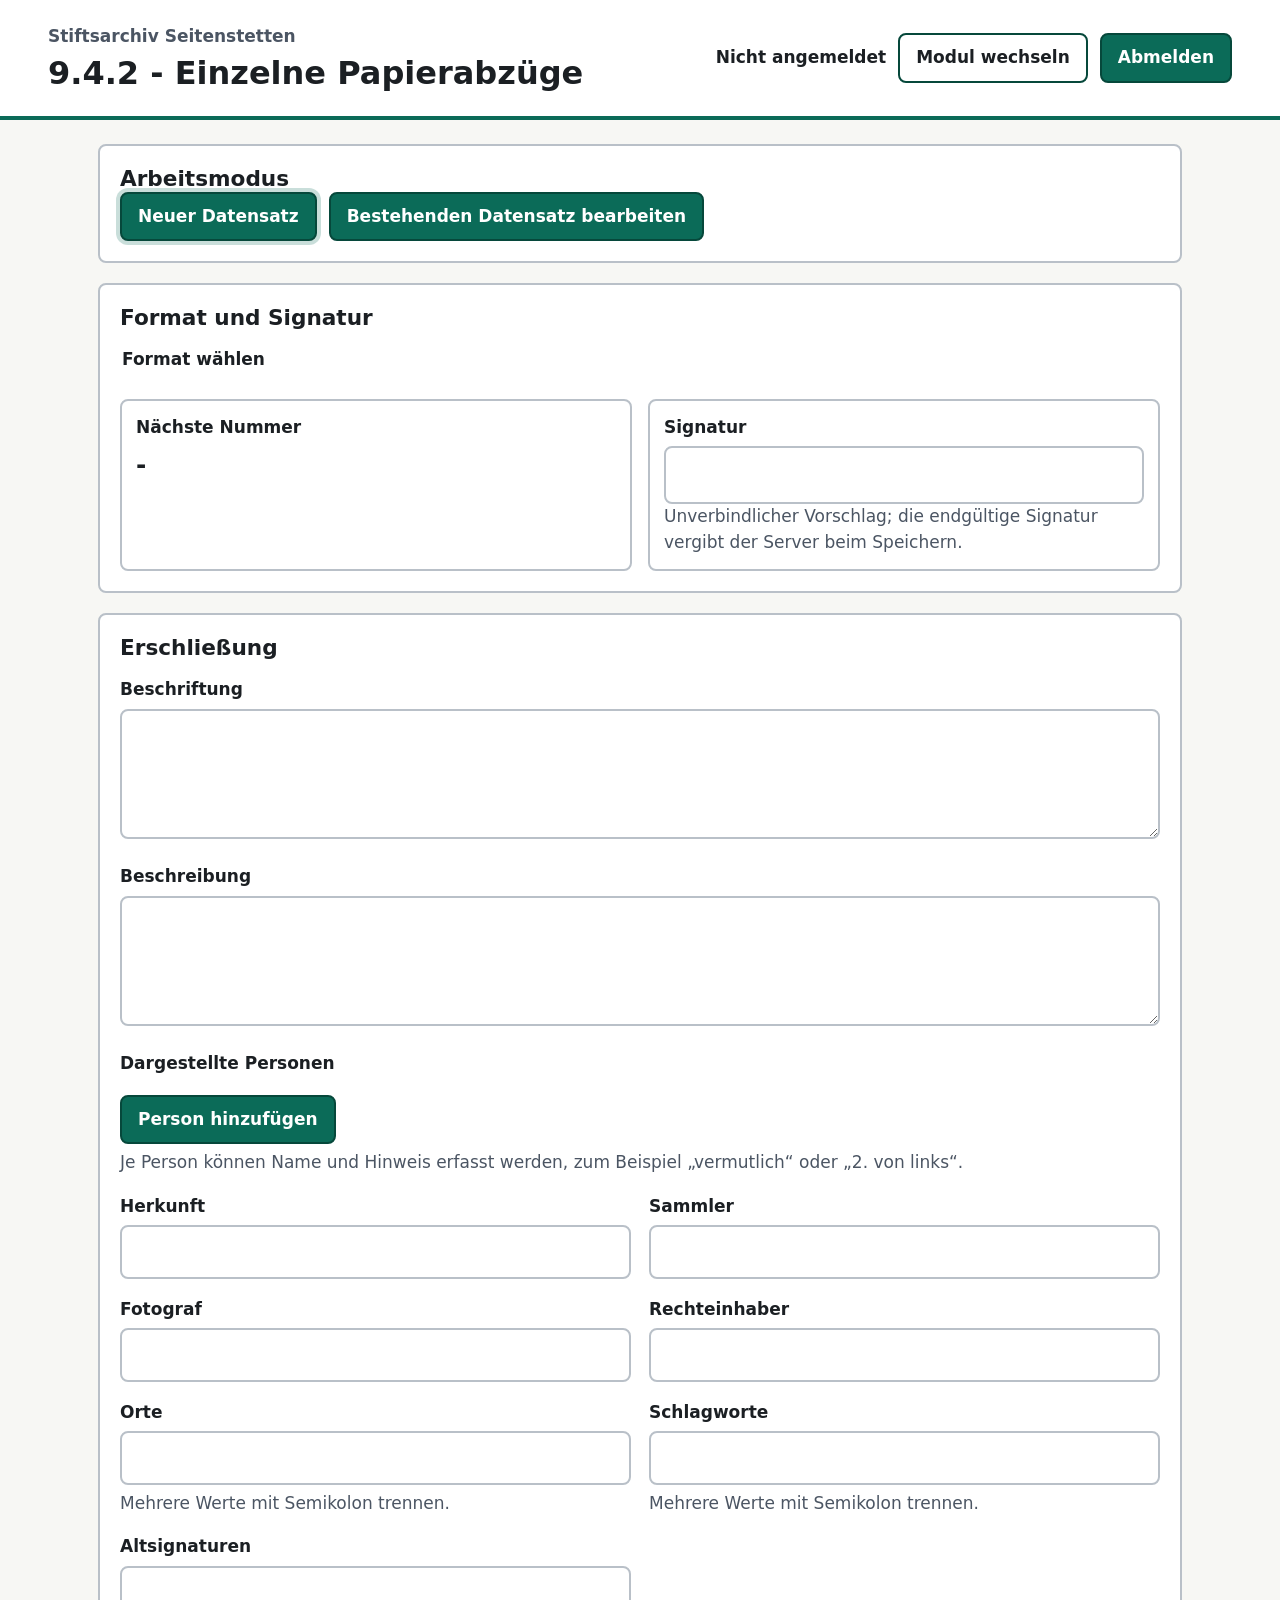
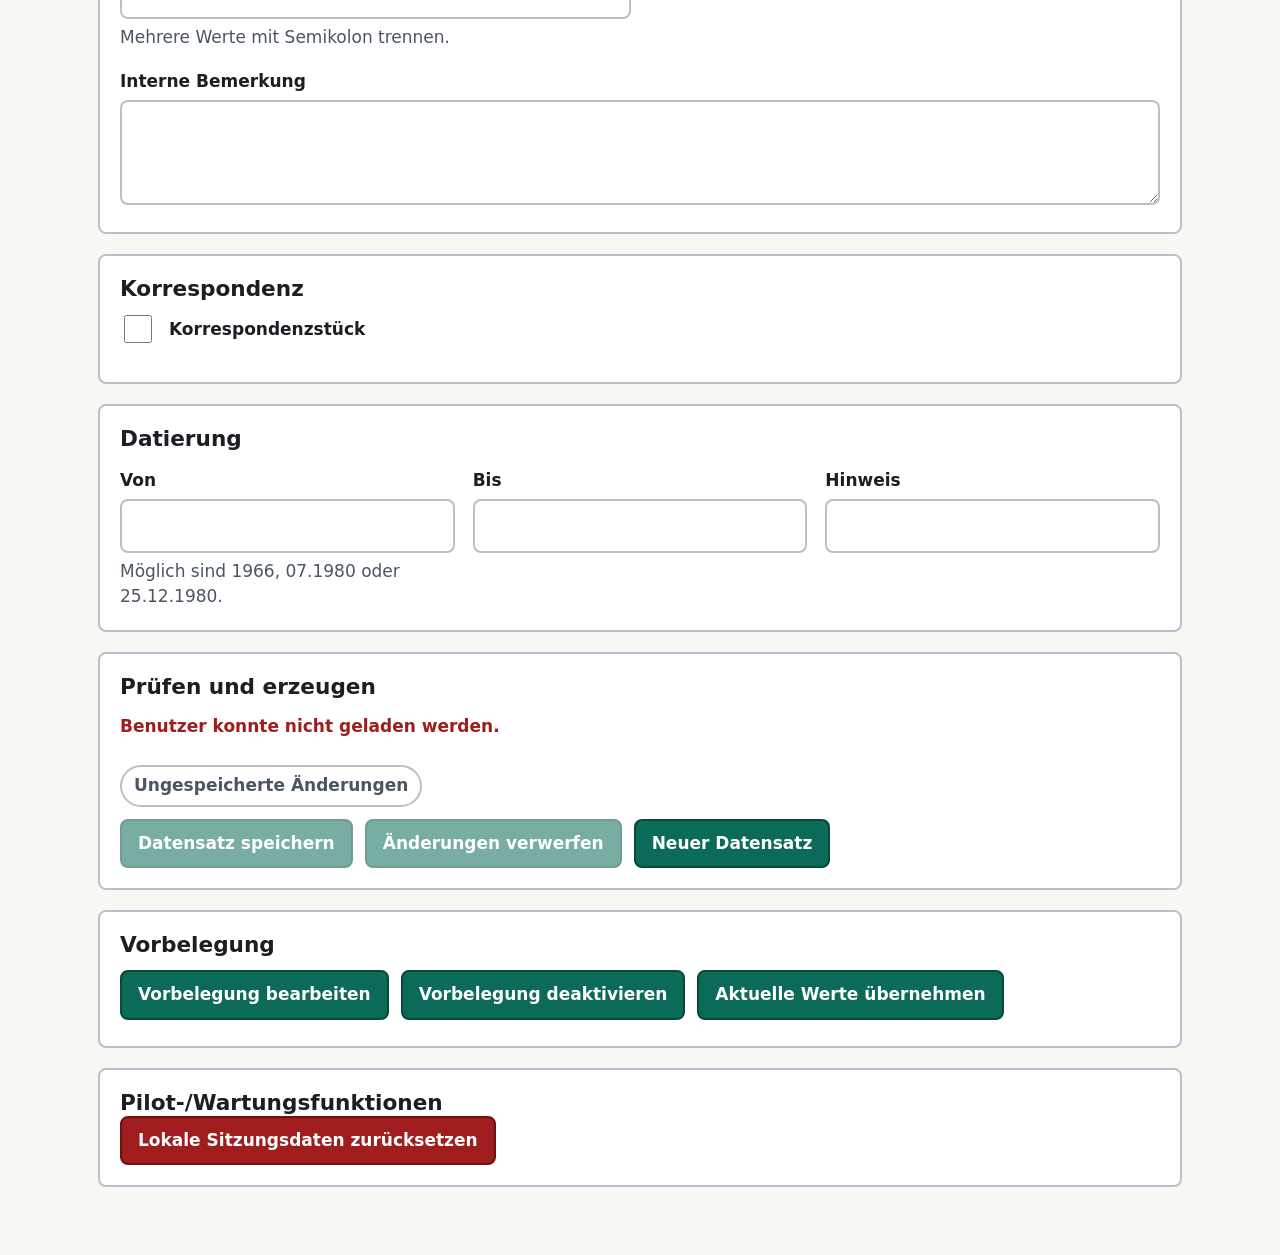
==== commit 5ccd6423: "Verberge Archivis-Exportwert in Fotoformularen" ====
--- a/app/index.html
+++ b/app/index.html
@@ -169,7 +169,7 @@
             </div>
           </div>
           <div id="date-warnings" class="warnings" role="status" hidden></div>
-          <p class="help-text">Archivis-Exportwert: <strong id="archivis-date">-</strong></p>
+          <p class="help-text" hidden>Archivis-Exportwert: <strong id="archivis-date">-</strong></p>
         </section>
 
         <section class="form-section" aria-labelledby="actions-heading">
